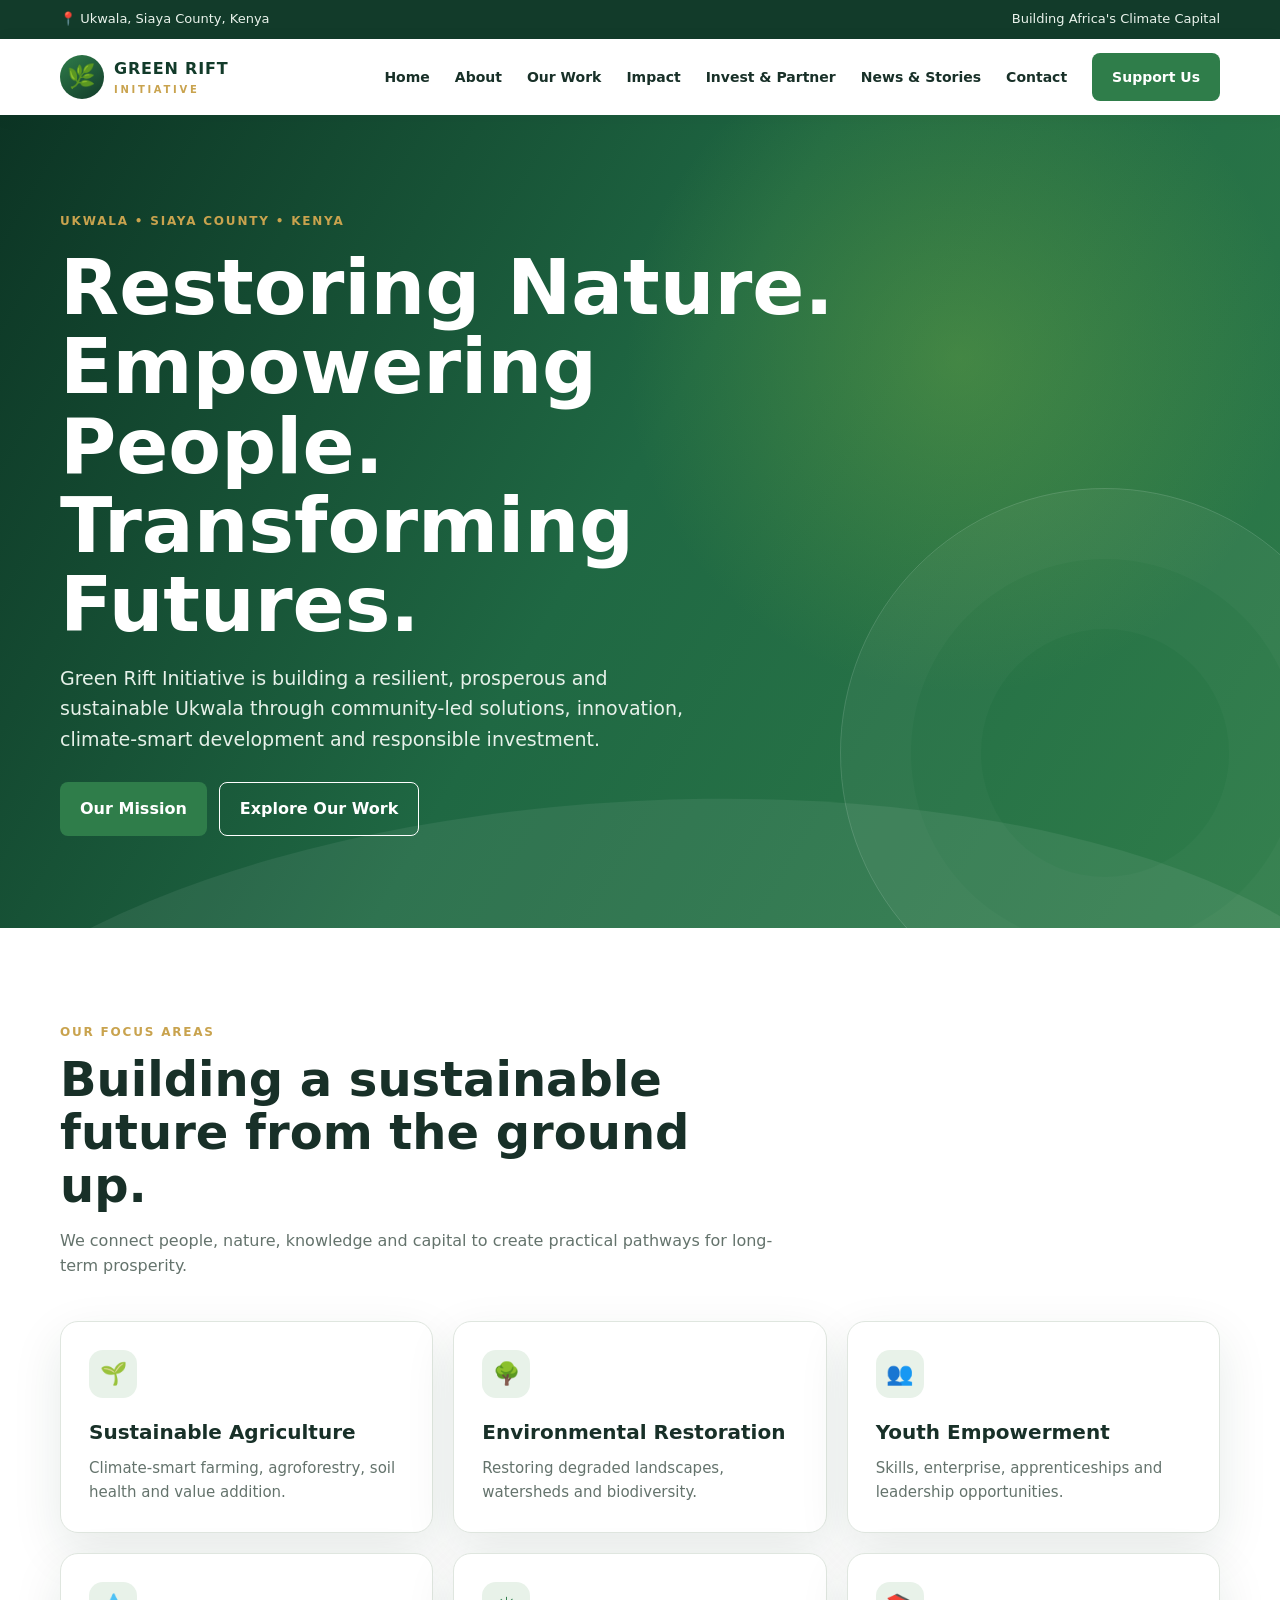
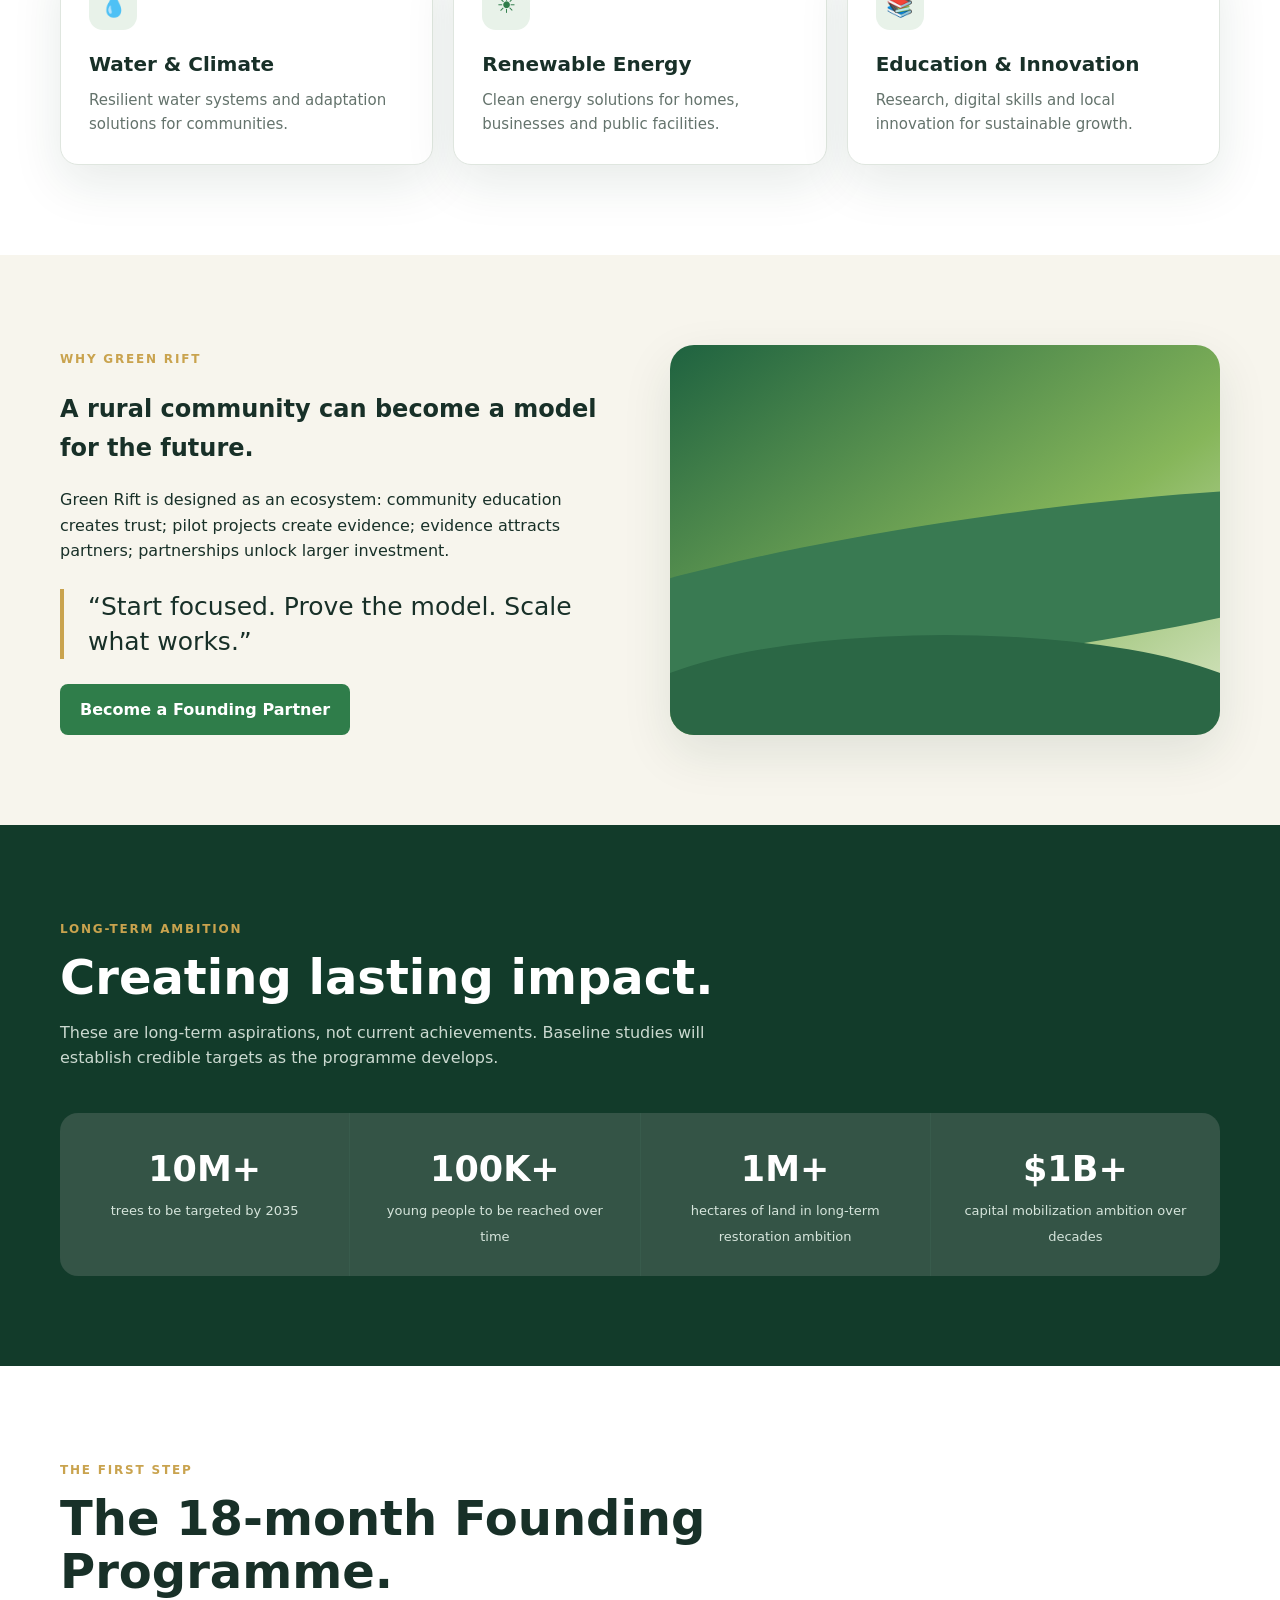
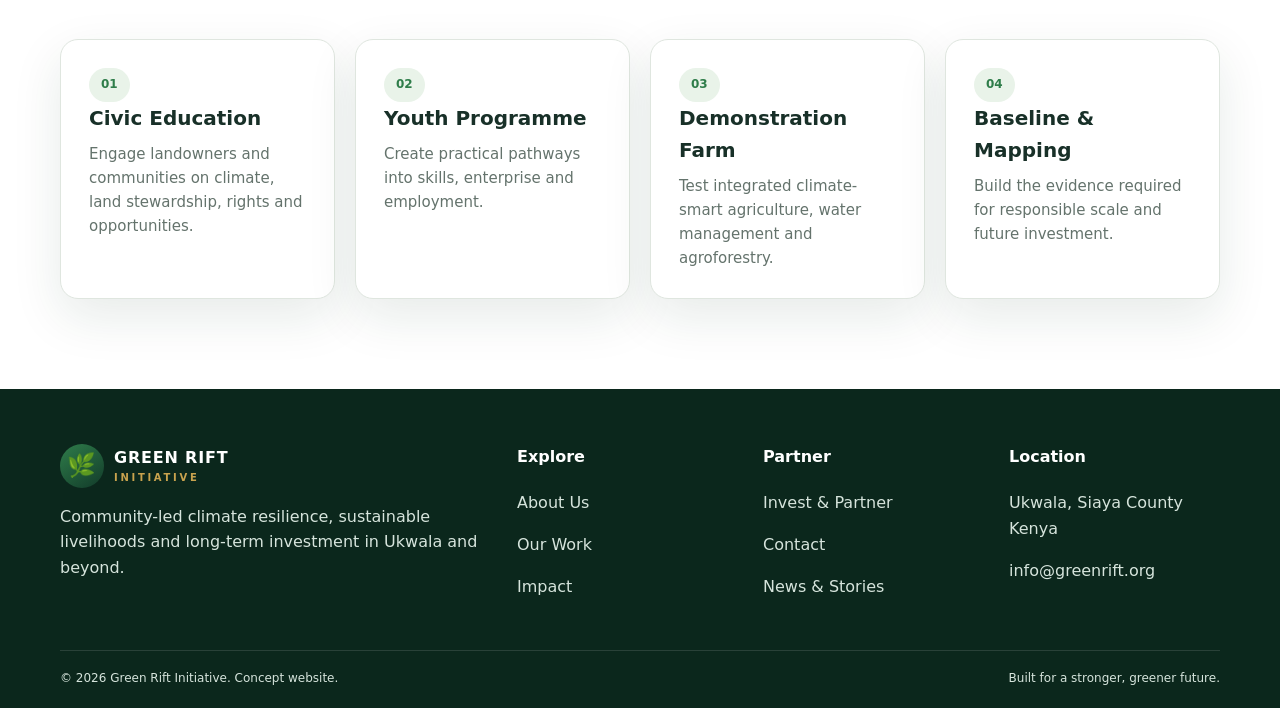
==== index.html @ a543f395 "Add files via upload" ====
<!doctype html><html lang="en"><head><meta charset="utf-8"><meta name="viewport" content="width=device-width,initial-scale=1"><meta name="description" content="Green Rift Initiative — community-led climate resilience and sustainable development in Ukwala, Siaya County, Kenya."><title>Building Africa’s Climate Capital | Green Rift Initiative</title><link rel="stylesheet" href="style.css"></head><body><div class="top"><div class="container"><div>📍 Ukwala, Siaya County, Kenya</div><div>Building Africa's Climate Capital</div></div></div><header class="nav"><div class="container navin"><a class="brand" href="index.html"><span class="mark">🌿</span><span>GREEN RIFT<small>INITIATIVE</small></span></a><nav class="links"><a href="index.html">Home</a><a href="about.html">About</a><a href="work.html">Our Work</a><a href="impact.html">Impact</a><a href="partner.html">Invest & Partner</a><a href="stories.html">News & Stories</a><a href="contact.html">Contact</a><a class="btn" href="partner.html">Support Us</a></nav><span class="mobile">☰</span></div></header><main><section class="hero"><div class="leaf-field"></div><div class="container"><span class="eyebrow">Ukwala • Siaya County • Kenya</span><h1>Restoring Nature.<br>Empowering People.<br>Transforming Futures.</h1><p>Green Rift Initiative is building a resilient, prosperous and sustainable Ukwala through community-led solutions, innovation, climate-smart development and responsible investment.</p><div class="hero-actions"><a class="btn" href="about.html">Our Mission</a><a class="btn alt" href="work.html">Explore Our Work</a></div></div></section><section class="section white"><div class="container"><div class="section-head"><span class="eyebrow">Our focus areas</span><h2>Building a sustainable future from the ground up.</h2><p>We connect people, nature, knowledge and capital to create practical pathways for long-term prosperity.</p></div><div class="grid grid6"><div class="card"><div class="icon">🌱</div><h3>Sustainable Agriculture</h3><p>Climate-smart farming, agroforestry, soil health and value addition.</p></div><div class="card"><div class="icon">🌳</div><h3>Environmental Restoration</h3><p>Restoring degraded landscapes, watersheds and biodiversity.</p></div><div class="card"><div class="icon">👥</div><h3>Youth Empowerment</h3><p>Skills, enterprise, apprenticeships and leadership opportunities.</p></div><div class="card"><div class="icon">💧</div><h3>Water & Climate</h3><p>Resilient water systems and adaptation solutions for communities.</p></div><div class="card"><div class="icon">☀️</div><h3>Renewable Energy</h3><p>Clean energy solutions for homes, businesses and public facilities.</p></div><div class="card"><div class="icon">📚</div><h3>Education & Innovation</h3><p>Research, digital skills and local innovation for sustainable growth.</p></div></div></div></section><section class="section"><div class="container split"><div><span class="eyebrow">Why Green Rift</span><h2>A rural community can become a model for the future.</h2><p>Green Rift is designed as an ecosystem: community education creates trust; pilot projects create evidence; evidence attracts partners; partnerships unlock larger investment.</p><p class="quote">“Start focused. Prove the model. Scale what works.”</p><a class="btn" href="partner.html">Become a Founding Partner</a></div><div class="visual"></div></div></section><section class="section dark"><div class="container"><div class="section-head"><span class="eyebrow">Long-term ambition</span><h2>Creating lasting impact.</h2><p>These are long-term aspirations, not current achievements. Baseline studies will establish credible targets as the programme develops.</p></div><div class="stats"><div class="stat"><strong>10M+</strong><span>trees to be targeted by 2035</span></div><div class="stat"><strong>100K+</strong><span>young people to be reached over time</span></div><div class="stat"><strong>1M+</strong><span>hectares of land in long-term restoration ambition</span></div><div class="stat"><strong>$1B+</strong><span>capital mobilization ambition over decades</span></div></div></div></section><section class="section white"><div class="container"><div class="section-head"><span class="eyebrow">The first step</span><h2>The 18-month Founding Programme.</h2></div><div class="grid grid4"><div class="card"><span class="pill">01</span><h3>Civic Education</h3><p>Engage landowners and communities on climate, land stewardship, rights and opportunities.</p></div><div class="card"><span class="pill">02</span><h3>Youth Programme</h3><p>Create practical pathways into skills, enterprise and employment.</p></div><div class="card"><span class="pill">03</span><h3>Demonstration Farm</h3><p>Test integrated climate-smart agriculture, water management and agroforestry.</p></div><div class="card"><span class="pill">04</span><h3>Baseline & Mapping</h3><p>Build the evidence required for responsible scale and future investment.</p></div></div></div></section></main><footer class="footer"><div class="container"><div class="footergrid"><div><div class="brand" style="color:#fff"><span class="mark">🌿</span><span>GREEN RIFT<small>INITIATIVE</small></span></div><p>Community-led climate resilience, sustainable livelihoods and long-term investment in Ukwala and beyond.</p></div><div><h4>Explore</h4><p><a href="about.html">About Us</a></p><p><a href="work.html">Our Work</a></p><p><a href="impact.html">Impact</a></p></div><div><h4>Partner</h4><p><a href="partner.html">Invest & Partner</a></p><p><a href="contact.html">Contact</a></p><p><a href="stories.html">News & Stories</a></p></div><div><h4>Location</h4><p>Ukwala, Siaya County<br>Kenya</p><p>info@greenrift.org</p></div></div><div class="copyright"><span>© 2026 Green Rift Initiative. Concept website.</span><span>Built for a stronger, greener future.</span></div></div></footer></body></html>
---- style.css ----
:root{--forest:#123b2a;--green:#2f7d4a;--lime:#8dbf43;--gold:#c9a34e;--cream:#f7f5ed;--ink:#183028;--muted:#64736c;--white:#fff;--line:#dfe6df;--shadow:0 18px 50px rgba(18,59,42,.10)}
*{box-sizing:border-box}html{scroll-behavior:smooth}body{margin:0;font-family:Inter,system-ui,-apple-system,Segoe UI,Roboto,Arial,sans-serif;color:var(--ink);background:var(--cream);line-height:1.6}a{text-decoration:none;color:inherit}.container{width:min(1160px,92%);margin:auto}.top{background:var(--forest);color:#eaf3ec;font-size:13px}.top .container{display:flex;justify-content:space-between;gap:20px;padding:9px 0}.nav{background:#fff;position:sticky;top:0;z-index:20;box-shadow:0 2px 18px rgba(0,0,0,.05)}.navin{height:76px;display:flex;align-items:center;justify-content:space-between}.brand{display:flex;align-items:center;gap:10px;font-weight:900;letter-spacing:.05em;color:var(--forest)}.mark{width:44px;height:44px;border-radius:50%;display:grid;place-items:center;background:linear-gradient(145deg,var(--green),var(--forest));color:#fff;font-size:23px}.brand small{display:block;font-size:10px;letter-spacing:.27em;color:var(--gold);font-weight:800}.links{display:flex;gap:25px;align-items:center;font-size:14px;font-weight:700}.links a:hover,.links a.active{color:var(--green)}.btn{display:inline-flex;align-items:center;justify-content:center;gap:8px;padding:13px 20px;border-radius:8px;background:var(--green);color:#fff;font-weight:800;border:0;cursor:pointer}.btn.alt{background:transparent;color:var(--forest);border:1px solid var(--forest)}.btn.gold{background:var(--gold);color:#fff}.hero{min-height:610px;background:radial-gradient(circle at 75% 30%,rgba(141,191,67,.3),transparent 30%),linear-gradient(120deg,#0c3424 0%,#1f6843 48%,#2f7d4a 100%);color:#fff;position:relative;overflow:hidden}.hero:after{content:"";position:absolute;inset:auto -10% -25% -10%;height:330px;background:rgba(255,255,255,.07);border-radius:50% 50% 0 0/100% 100% 0 0;transform:rotate(-3deg)}.hero .container{position:relative;z-index:2;padding:92px 0}.eyebrow{color:var(--gold);font-weight:900;letter-spacing:.15em;text-transform:uppercase;font-size:12px}.hero h1{font-size:clamp(44px,6vw,78px);line-height:1.03;max-width:780px;margin:16px 0}.hero p{font-size:19px;max-width:650px;color:#e6f1e9}.hero-actions{display:flex;gap:12px;margin-top:28px;flex-wrap:wrap}.hero .btn.alt{color:#fff;border-color:#fff}.leaf-field{position:absolute;right:-90px;bottom:-90px;width:530px;height:530px;border-radius:50%;border:1px solid rgba(255,255,255,.16);box-shadow:inset 0 0 0 70px rgba(255,255,255,.025),inset 0 0 0 140px rgba(255,255,255,.025)}.section{padding:90px 0}.section.white{background:#fff}.section.dark{background:var(--forest);color:#fff}.section-head{max-width:720px;margin-bottom:42px}.section-head h2{font-size:clamp(30px,4vw,48px);line-height:1.1;margin:10px 0}.section-head p{color:var(--muted)}.dark .section-head p{color:#cbd9d0}.grid{display:grid;gap:20px}.grid6{grid-template-columns:repeat(3,1fr)}.grid4{grid-template-columns:repeat(4,1fr)}.card{background:#fff;border:1px solid var(--line);border-radius:18px;padding:28px;box-shadow:var(--shadow)}.dark .card{background:rgba(255,255,255,.06);border-color:rgba(255,255,255,.12);box-shadow:none}.icon{width:48px;height:48px;border-radius:14px;background:#e8f2e9;color:var(--green);display:grid;place-items:center;font-size:22px;margin-bottom:18px}.card h3{margin:0 0 8px;font-size:20px}.card p{margin:0;color:var(--muted);font-size:15px}.dark .card p{color:#cbd9d0}.split{display:grid;grid-template-columns:1fr 1fr;gap:60px;align-items:center}.visual{min-height:390px;border-radius:24px;background:linear-gradient(145deg,#1e6240,#86b65a 60%,#dce8c9);position:relative;overflow:hidden;box-shadow:var(--shadow)}.visual:before{content:"";position:absolute;width:180%;height:140px;left:-30%;bottom:80px;background:#397a52;border-radius:50%;transform:rotate(-8deg)}.visual:after{content:"";position:absolute;width:120%;height:170px;left:-10%;bottom:-70px;background:#2b6745;border-radius:50%}.stats{display:grid;grid-template-columns:repeat(4,1fr);gap:1px;background:rgba(255,255,255,.16);border-radius:18px;overflow:hidden}.stat{padding:28px;background:rgba(0,0,0,.08);text-align:center}.stat strong{display:block;font-size:35px;color:#fff}.stat span{font-size:13px;color:#d6e5dc}.quote{font-size:25px;line-height:1.4;border-left:4px solid var(--gold);padding-left:24px}.pill{display:inline-block;padding:7px 12px;border-radius:99px;background:#e9f3e9;color:var(--green);font-size:12px;font-weight:800}.pagehero{padding:90px 0 80px;background:linear-gradient(120deg,var(--forest),#2e7650);color:#fff}.pagehero h1{font-size:clamp(40px,5vw,64px);line-height:1.05;margin:10px 0;max-width:850px}.pagehero p{max-width:720px;color:#d9e8df;font-size:18px}.timeline{border-left:2px solid var(--line);padding-left:28px}.timeline .item{position:relative;margin-bottom:35px}.timeline .item:before{content:"";position:absolute;left:-37px;top:5px;width:14px;height:14px;border-radius:50%;background:var(--green);border:4px solid var(--cream)}.table{width:100%;border-collapse:collapse;background:#fff;border-radius:14px;overflow:hidden}.table th,.table td{text-align:left;padding:15px;border-bottom:1px solid var(--line)}.table th{background:#edf4ed;color:var(--forest)}.form{background:#fff;padding:32px;border-radius:20px;box-shadow:var(--shadow)}input,textarea,select{width:100%;padding:13px 14px;border:1px solid #cfd9d2;border-radius:8px;font:inherit;margin:7px 0 16px;background:#fff}textarea{min-height:130px;resize:vertical}label{font-weight:800;font-size:13px}.footer{background:#0b271c;color:#d6e4dc;padding:55px 0 20px}.footergrid{display:grid;grid-template-columns:2fr 1fr 1fr 1fr;gap:35px}.footer a{color:#d6e4dc}.footer h4{color:#fff;margin-top:0}.copyright{border-top:1px solid rgba(255,255,255,.12);margin-top:35px;padding-top:18px;font-size:12px;display:flex;justify-content:space-between}.mobile{display:none}.notice{padding:14px 18px;background:#fff7df;border-left:4px solid var(--gold);border-radius:8px;color:#6b5829}.logo-line{display:flex;gap:30px;flex-wrap:wrap;align-items:center}.logo-box{padding:16px 20px;background:#fff;border:1px solid var(--line);border-radius:10px;font-weight:800;color:var(--muted)}
@media(max-width:900px){.links{display:none}.mobile{display:block}.grid6,.grid4{grid-template-columns:1fr 1fr}.split{grid-template-columns:1fr}.stats{grid-template-columns:1fr 1fr}.footergrid{grid-template-columns:1fr 1fr}.hero .container{padding:70px 0}.top .container{font-size:11px}}
@media(max-width:600px){.grid6,.grid4,.stats,.footergrid{grid-template-columns:1fr}.section{padding:65px 0}.hero{min-height:590px}.hero h1{font-size:45px}.copyright{display:block}.copyright span{display:block;margin-bottom:6px}}
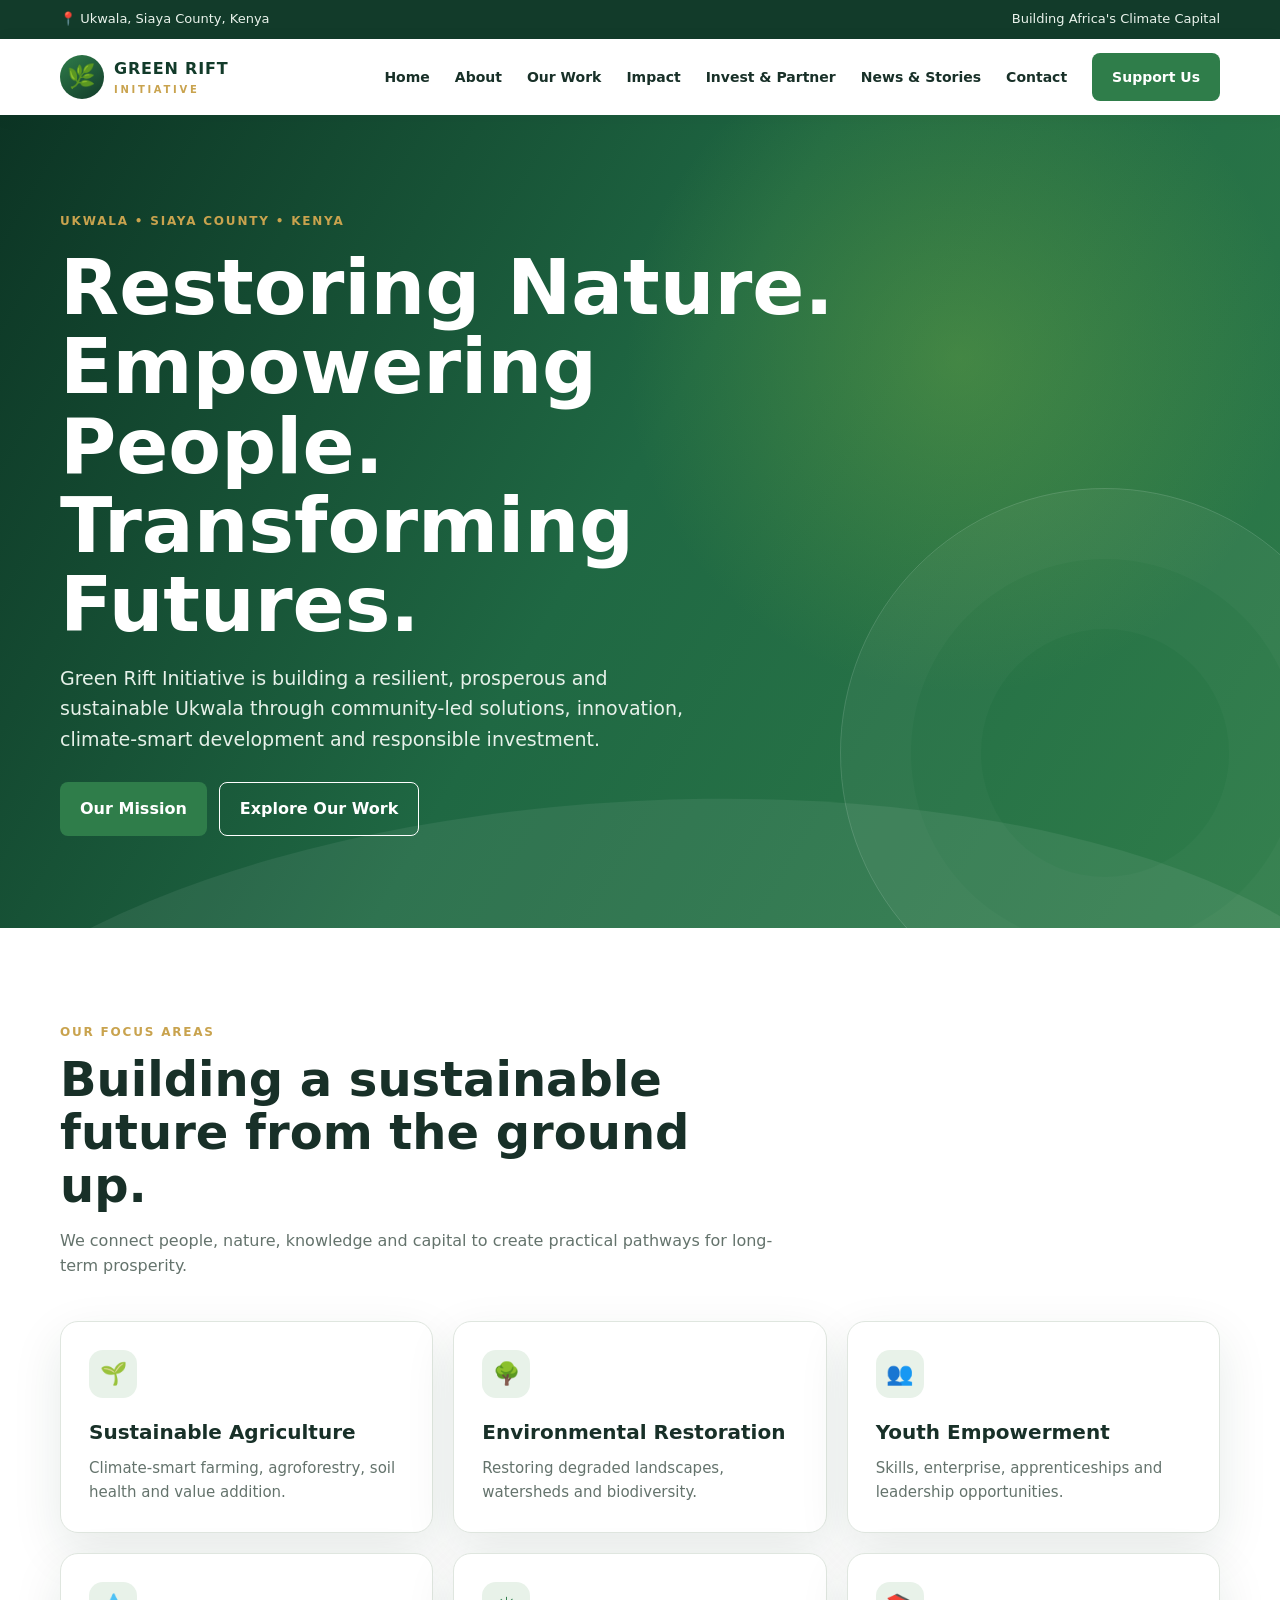
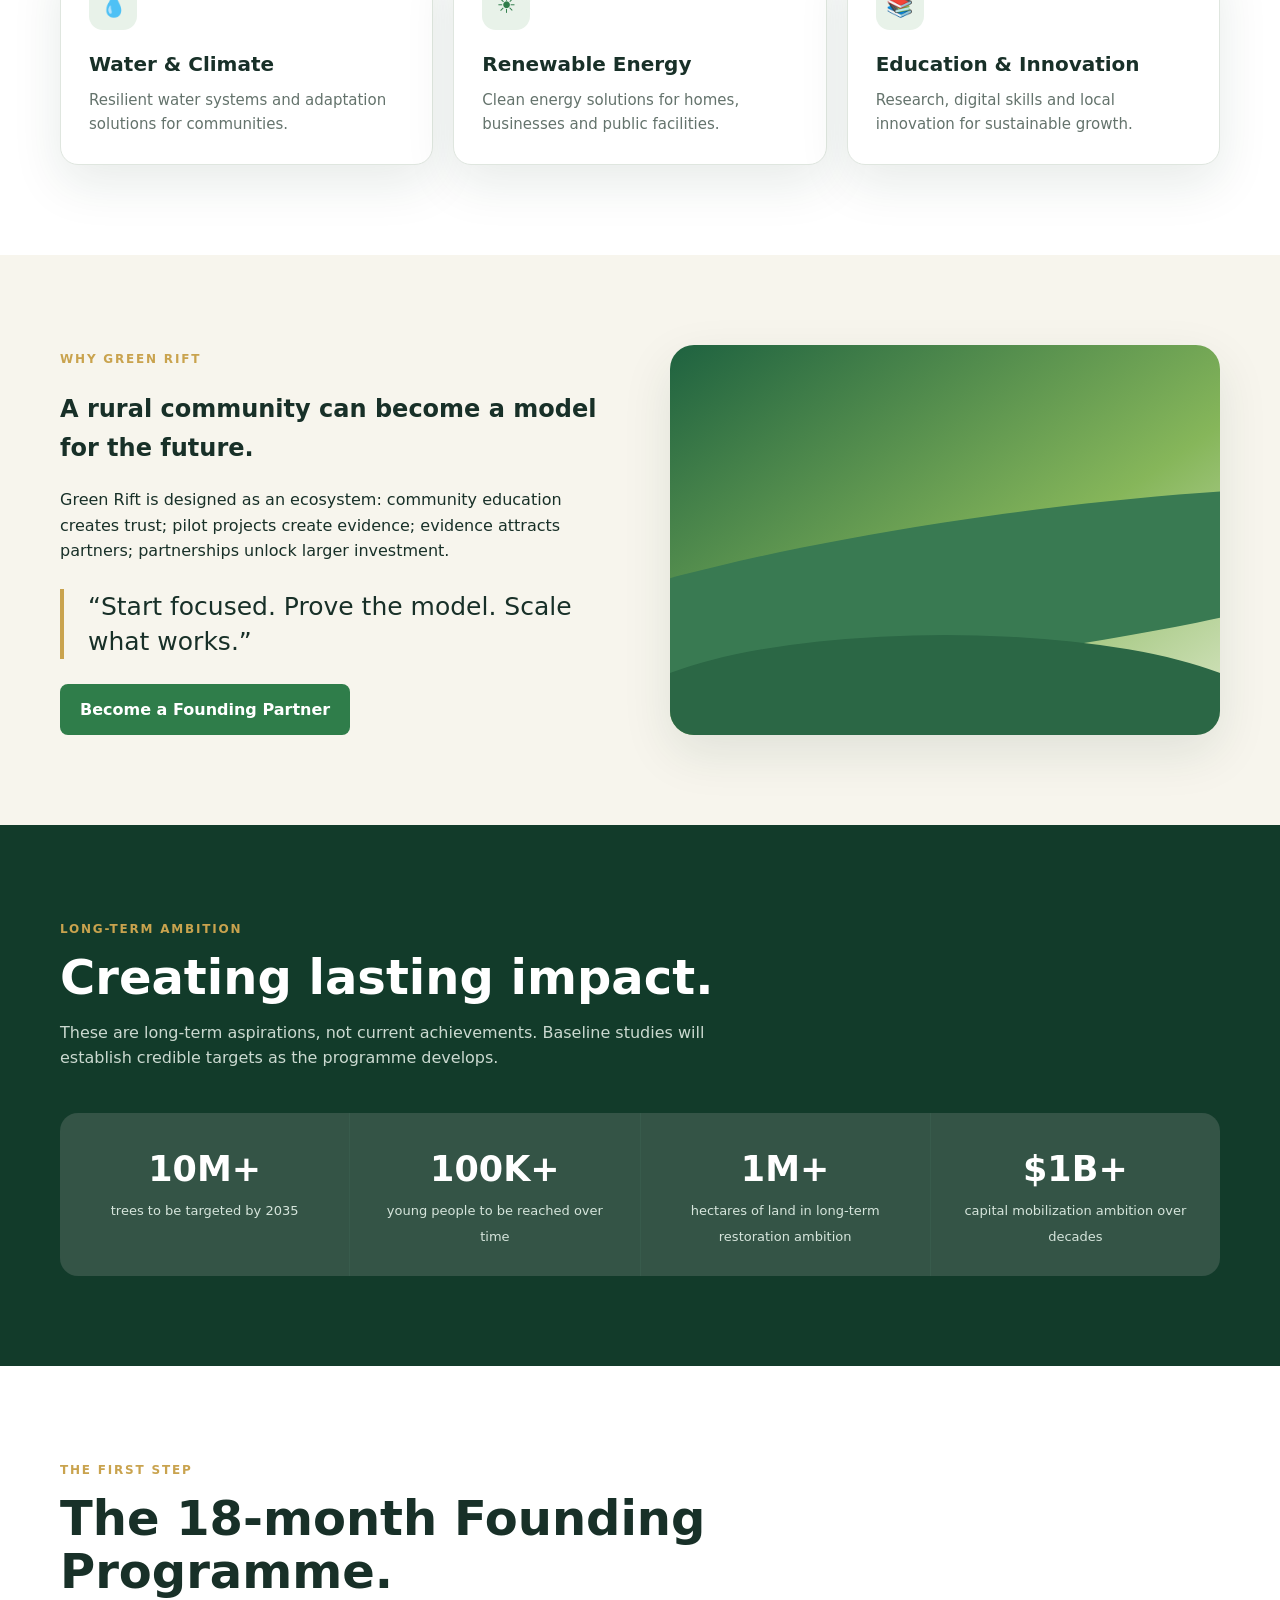
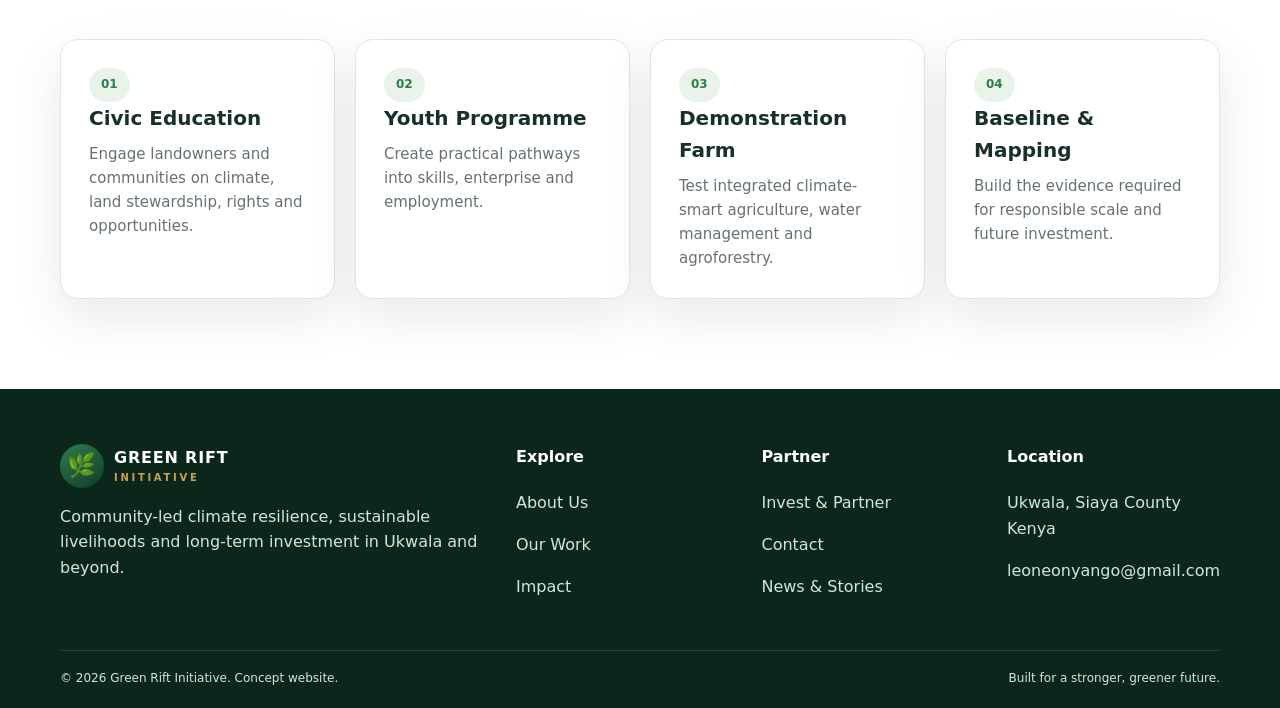
==== commit 301fb382: "Update index.html" ====
--- a/index.html
+++ b/index.html
@@ -1 +1 @@
-<!doctype html><html lang="en"><head><meta charset="utf-8"><meta name="viewport" content="width=device-width,initial-scale=1"><meta name="description" content="Green Rift Initiative — community-led climate resilience and sustainable development in Ukwala, Siaya County, Kenya."><title>Building Africa’s Climate Capital | Green Rift Initiative</title><link rel="stylesheet" href="style.css"></head><body><div class="top"><div class="container"><div>📍 Ukwala, Siaya County, Kenya</div><div>Building Africa's Climate Capital</div></div></div><header class="nav"><div class="container navin"><a class="brand" href="index.html"><span class="mark">🌿</span><span>GREEN RIFT<small>INITIATIVE</small></span></a><nav class="links"><a href="index.html">Home</a><a href="about.html">About</a><a href="work.html">Our Work</a><a href="impact.html">Impact</a><a href="partner.html">Invest & Partner</a><a href="stories.html">News & Stories</a><a href="contact.html">Contact</a><a class="btn" href="partner.html">Support Us</a></nav><span class="mobile">☰</span></div></header><main><section class="hero"><div class="leaf-field"></div><div class="container"><span class="eyebrow">Ukwala • Siaya County • Kenya</span><h1>Restoring Nature.<br>Empowering People.<br>Transforming Futures.</h1><p>Green Rift Initiative is building a resilient, prosperous and sustainable Ukwala through community-led solutions, innovation, climate-smart development and responsible investment.</p><div class="hero-actions"><a class="btn" href="about.html">Our Mission</a><a class="btn alt" href="work.html">Explore Our Work</a></div></div></section><section class="section white"><div class="container"><div class="section-head"><span class="eyebrow">Our focus areas</span><h2>Building a sustainable future from the ground up.</h2><p>We connect people, nature, knowledge and capital to create practical pathways for long-term prosperity.</p></div><div class="grid grid6"><div class="card"><div class="icon">🌱</div><h3>Sustainable Agriculture</h3><p>Climate-smart farming, agroforestry, soil health and value addition.</p></div><div class="card"><div class="icon">🌳</div><h3>Environmental Restoration</h3><p>Restoring degraded landscapes, watersheds and biodiversity.</p></div><div class="card"><div class="icon">👥</div><h3>Youth Empowerment</h3><p>Skills, enterprise, apprenticeships and leadership opportunities.</p></div><div class="card"><div class="icon">💧</div><h3>Water & Climate</h3><p>Resilient water systems and adaptation solutions for communities.</p></div><div class="card"><div class="icon">☀️</div><h3>Renewable Energy</h3><p>Clean energy solutions for homes, businesses and public facilities.</p></div><div class="card"><div class="icon">📚</div><h3>Education & Innovation</h3><p>Research, digital skills and local innovation for sustainable growth.</p></div></div></div></section><section class="section"><div class="container split"><div><span class="eyebrow">Why Green Rift</span><h2>A rural community can become a model for the future.</h2><p>Green Rift is designed as an ecosystem: community education creates trust; pilot projects create evidence; evidence attracts partners; partnerships unlock larger investment.</p><p class="quote">“Start focused. Prove the model. Scale what works.”</p><a class="btn" href="partner.html">Become a Founding Partner</a></div><div class="visual"></div></div></section><section class="section dark"><div class="container"><div class="section-head"><span class="eyebrow">Long-term ambition</span><h2>Creating lasting impact.</h2><p>These are long-term aspirations, not current achievements. Baseline studies will establish credible targets as the programme develops.</p></div><div class="stats"><div class="stat"><strong>10M+</strong><span>trees to be targeted by 2035</span></div><div class="stat"><strong>100K+</strong><span>young people to be reached over time</span></div><div class="stat"><strong>1M+</strong><span>hectares of land in long-term restoration ambition</span></div><div class="stat"><strong>$1B+</strong><span>capital mobilization ambition over decades</span></div></div></div></section><section class="section white"><div class="container"><div class="section-head"><span class="eyebrow">The first step</span><h2>The 18-month Founding Programme.</h2></div><div class="grid grid4"><div class="card"><span class="pill">01</span><h3>Civic Education</h3><p>Engage landowners and communities on climate, land stewardship, rights and opportunities.</p></div><div class="card"><span class="pill">02</span><h3>Youth Programme</h3><p>Create practical pathways into skills, enterprise and employment.</p></div><div class="card"><span class="pill">03</span><h3>Demonstration Farm</h3><p>Test integrated climate-smart agriculture, water management and agroforestry.</p></div><div class="card"><span class="pill">04</span><h3>Baseline & Mapping</h3><p>Build the evidence required for responsible scale and future investment.</p></div></div></div></section></main><footer class="footer"><div class="container"><div class="footergrid"><div><div class="brand" style="color:#fff"><span class="mark">🌿</span><span>GREEN RIFT<small>INITIATIVE</small></span></div><p>Community-led climate resilience, sustainable livelihoods and long-term investment in Ukwala and beyond.</p></div><div><h4>Explore</h4><p><a href="about.html">About Us</a></p><p><a href="work.html">Our Work</a></p><p><a href="impact.html">Impact</a></p></div><div><h4>Partner</h4><p><a href="partner.html">Invest & Partner</a></p><p><a href="contact.html">Contact</a></p><p><a href="stories.html">News & Stories</a></p></div><div><h4>Location</h4><p>Ukwala, Siaya County<br>Kenya</p><p>info@greenrift.org</p></div></div><div class="copyright"><span>© 2026 Green Rift Initiative. Concept website.</span><span>Built for a stronger, greener future.</span></div></div></footer></body></html>+<!doctype html><html lang="en"><head><meta charset="utf-8"><meta name="viewport" content="width=device-width,initial-scale=1"><meta name="description" content="Green Rift Initiative — community-led climate resilience and sustainable development in Ukwala, Siaya County, Kenya."><title>Building Africa’s Climate Capital | Green Rift Initiative</title><link rel="stylesheet" href="style.css"></head><body><div class="top"><div class="container"><div>📍 Ukwala, Siaya County, Kenya</div><div>Building Africa's Climate Capital</div></div></div><header class="nav"><div class="container navin"><a class="brand" href="index.html"><span class="mark">🌿</span><span>GREEN RIFT<small>INITIATIVE</small></span></a><nav class="links"><a href="index.html">Home</a><a href="about.html">About</a><a href="work.html">Our Work</a><a href="impact.html">Impact</a><a href="partner.html">Invest & Partner</a><a href="stories.html">News & Stories</a><a href="contact.html">Contact</a><a class="btn" href="partner.html">Support Us</a></nav><span class="mobile">☰</span></div></header><main><section class="hero"><div class="leaf-field"></div><div class="container"><span class="eyebrow">Ukwala • Siaya County • Kenya</span><h1>Restoring Nature.<br>Empowering People.<br>Transforming Futures.</h1><p>Green Rift Initiative is building a resilient, prosperous and sustainable Ukwala through community-led solutions, innovation, climate-smart development and responsible investment.</p><div class="hero-actions"><a class="btn" href="about.html">Our Mission</a><a class="btn alt" href="work.html">Explore Our Work</a></div></div></section><section class="section white"><div class="container"><div class="section-head"><span class="eyebrow">Our focus areas</span><h2>Building a sustainable future from the ground up.</h2><p>We connect people, nature, knowledge and capital to create practical pathways for long-term prosperity.</p></div><div class="grid grid6"><div class="card"><div class="icon">🌱</div><h3>Sustainable Agriculture</h3><p>Climate-smart farming, agroforestry, soil health and value addition.</p></div><div class="card"><div class="icon">🌳</div><h3>Environmental Restoration</h3><p>Restoring degraded landscapes, watersheds and biodiversity.</p></div><div class="card"><div class="icon">👥</div><h3>Youth Empowerment</h3><p>Skills, enterprise, apprenticeships and leadership opportunities.</p></div><div class="card"><div class="icon">💧</div><h3>Water & Climate</h3><p>Resilient water systems and adaptation solutions for communities.</p></div><div class="card"><div class="icon">☀️</div><h3>Renewable Energy</h3><p>Clean energy solutions for homes, businesses and public facilities.</p></div><div class="card"><div class="icon">📚</div><h3>Education & Innovation</h3><p>Research, digital skills and local innovation for sustainable growth.</p></div></div></div></section><section class="section"><div class="container split"><div><span class="eyebrow">Why Green Rift</span><h2>A rural community can become a model for the future.</h2><p>Green Rift is designed as an ecosystem: community education creates trust; pilot projects create evidence; evidence attracts partners; partnerships unlock larger investment.</p><p class="quote">“Start focused. Prove the model. Scale what works.”</p><a class="btn" href="partner.html">Become a Founding Partner</a></div><div class="visual"></div></div></section><section class="section dark"><div class="container"><div class="section-head"><span class="eyebrow">Long-term ambition</span><h2>Creating lasting impact.</h2><p>These are long-term aspirations, not current achievements. Baseline studies will establish credible targets as the programme develops.</p></div><div class="stats"><div class="stat"><strong>10M+</strong><span>trees to be targeted by 2035</span></div><div class="stat"><strong>100K+</strong><span>young people to be reached over time</span></div><div class="stat"><strong>1M+</strong><span>hectares of land in long-term restoration ambition</span></div><div class="stat"><strong>$1B+</strong><span>capital mobilization ambition over decades</span></div></div></div></section><section class="section white"><div class="container"><div class="section-head"><span class="eyebrow">The first step</span><h2>The 18-month Founding Programme.</h2></div><div class="grid grid4"><div class="card"><span class="pill">01</span><h3>Civic Education</h3><p>Engage landowners and communities on climate, land stewardship, rights and opportunities.</p></div><div class="card"><span class="pill">02</span><h3>Youth Programme</h3><p>Create practical pathways into skills, enterprise and employment.</p></div><div class="card"><span class="pill">03</span><h3>Demonstration Farm</h3><p>Test integrated climate-smart agriculture, water management and agroforestry.</p></div><div class="card"><span class="pill">04</span><h3>Baseline & Mapping</h3><p>Build the evidence required for responsible scale and future investment.</p></div></div></div></section></main><footer class="footer"><div class="container"><div class="footergrid"><div><div class="brand" style="color:#fff"><span class="mark">🌿</span><span>GREEN RIFT<small>INITIATIVE</small></span></div><p>Community-led climate resilience, sustainable livelihoods and long-term investment in Ukwala and beyond.</p></div><div><h4>Explore</h4><p><a href="about.html">About Us</a></p><p><a href="work.html">Our Work</a></p><p><a href="impact.html">Impact</a></p></div><div><h4>Partner</h4><p><a href="partner.html">Invest & Partner</a></p><p><a href="contact.html">Contact</a></p><p><a href="stories.html">News & Stories</a></p></div><div><h4>Location</h4><p>Ukwala, Siaya County<br>Kenya</p><p>leoneonyango@gmail.com</p></div></div><div class="copyright"><span>© 2026 Green Rift Initiative. Concept website.</span><span>Built for a stronger, greener future.</span></div></div></footer></body></html>
